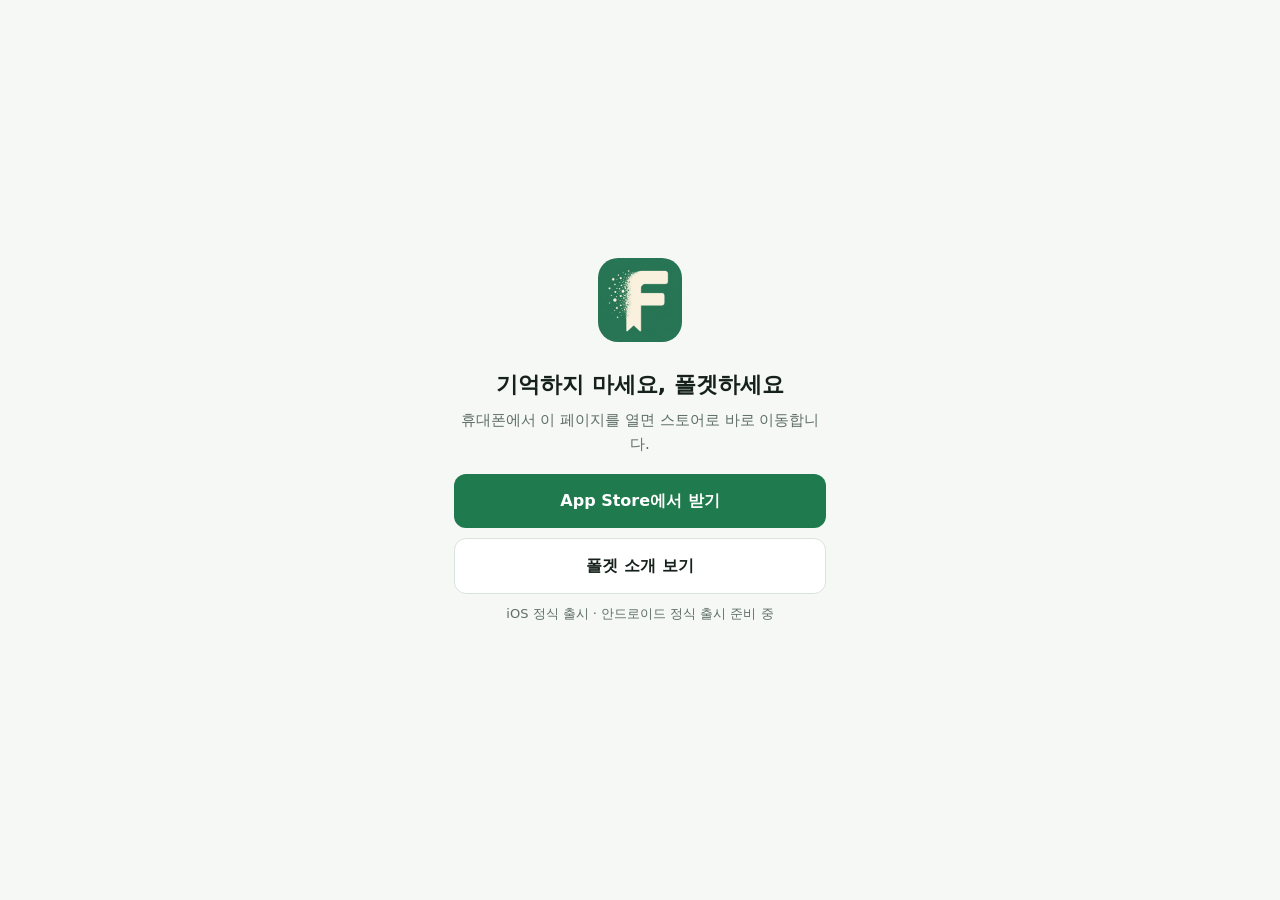
==== get/index.html @ 0cc145b2 "스마트 링크 /get: 기기별 스토어 이동 + 캠페인(c=) 방문 집계, 안드로이드 미출시 안내 Co-Authored-By: Claude Fable 5.1 <noreply@anth" ====
<!doctype html>
<html lang="ko">
<head>
  <meta charset="utf-8">
  <meta name="viewport" content="width=device-width, initial-scale=1">
  <title>폴겟 다운로드</title>
  <meta name="description" content="폴겟(Forget) 설치 링크 — 기기에 맞는 스토어로 이동합니다.">
  <meta name="robots" content="noindex">
  <link rel="icon" href="/assets/favicon-32.png">
  <link rel="apple-touch-icon" href="/assets/apple-touch-icon.png">
  <style>
    :root { --g: #1F7A4D; --ink: #16211B; --muted: #5F6E66; --bg: #F5F8F5; }
    * { box-sizing: border-box; }
    body { margin: 0; min-height: 100vh; display: grid; place-items: center; background: var(--bg); color: var(--ink);
      font-family: "Apple SD Gothic Neo", "Noto Sans KR", system-ui, sans-serif; line-height: 1.6; }
    main { text-align: center; padding: 32px 24px; max-width: 420px; }
    img.logo { width: 84px; height: 84px; border-radius: 20px; }
    h1 { font-size: 22px; margin: 18px 0 6px; }
    p { margin: 0 0 18px; color: var(--muted); font-size: 15px; }
    .btn { display: block; padding: 14px 18px; border-radius: 12px; background: var(--g); color: #fff; text-decoration: none; font-weight: 600; margin: 10px 0; }
    .btn.secondary { background: #fff; color: var(--ink); border: 1px solid #D9E3DD; }
    .small { font-size: 13px; }
    .hidden { display: none; }
  </style>
</head>
<body>
  <main>
    <img class="logo" src="/assets/forget-icon.png" alt="폴겟 로고" width="84" height="84">
    <h1>기억하지 마세요, 폴겟하세요</h1>
    <p id="msg">스토어로 이동합니다…</p>
    <a id="ios" class="btn" href="https://apps.apple.com/kr/app/id6793758380">App Store에서 받기</a>
    <a id="android" class="btn secondary hidden" href="/">안드로이드는 곧 출시됩니다 · 소개 보기</a>
    <a id="home" class="btn secondary hidden" href="/">폴겟 소개 보기</a>
    <p class="small">iOS 정식 출시 · 안드로이드 정식 출시 준비 중</p>
  </main>
  <script>
    (function () {
      var q = new URLSearchParams(location.search);
      var c = (q.get('c') || 'direct').toLowerCase().replace(/[^a-z0-9_-]/g, '').slice(0, 64) || 'direct';
      var ua = navigator.userAgent || '';
      var isIOS = /iPhone|iPad|iPod/i.test(ua) || (navigator.platform === 'MacIntel' && navigator.maxTouchPoints > 1);
      var isAndroid = /Android/i.test(ua);
      var platform = isIOS ? 'ios' : isAndroid ? 'android' : 'desktop';

      // App Store 캠페인 파라미터: pt(제공자 토큰)는 App Store Connect > 앱 분석 > 캠페인에서 발급 후 채운다.
      // pt 없이 ct만 보내면 애플이 무시하므로, 현재는 서버 집계(track-link)가 방문 출처를 담당한다.
      var APPLE_PT = '';
      var iosUrl = 'https://apps.apple.com/kr/app/id6793758380' + (APPLE_PT ? '?pt=' + APPLE_PT + '&ct=' + encodeURIComponent(c) + '&mt=8' : '');
      // 안드로이드 정식 출시 후: Play 링크 + referrer=utm_source%3Dforget_get%26utm_campaign%3D<c>
      var ANDROID_URL = '';

      // 방문 집계 (개인정보 없음: 캠페인·플랫폼·리퍼러 호스트만)
      try {
        fetch('https://gyxeysskppzdrikdtfju.supabase.co/functions/v1/track-link', {
          method: 'POST', keepalive: true, mode: 'cors',
          headers: { 'content-type': 'text/plain' },
          body: JSON.stringify({ c: c, p: platform, r: document.referrer || '' })
        }).catch(function () {});
      } catch (e) {}

      var ios = document.getElementById('ios'), android = document.getElementById('android'), home = document.getElementById('home'), msg = document.getElementById('msg');
      ios.href = iosUrl;
      if (isIOS) {
        setTimeout(function () { location.href = iosUrl; }, 400);
      } else if (isAndroid) {
        if (ANDROID_URL) { setTimeout(function () { location.href = ANDROID_URL; }, 400); }
        else { msg.textContent = '안드로이드 버전은 정식 출시를 준비하고 있어요. 출시되면 이 링크로 바로 설치할 수 있습니다.'; ios.classList.add('hidden'); android.classList.remove('hidden'); }
      } else {
        msg.textContent = '휴대폰에서 이 페이지를 열면 스토어로 바로 이동합니다.';
        home.classList.remove('hidden');
      }
    })();
  </script>
</body>
</html>
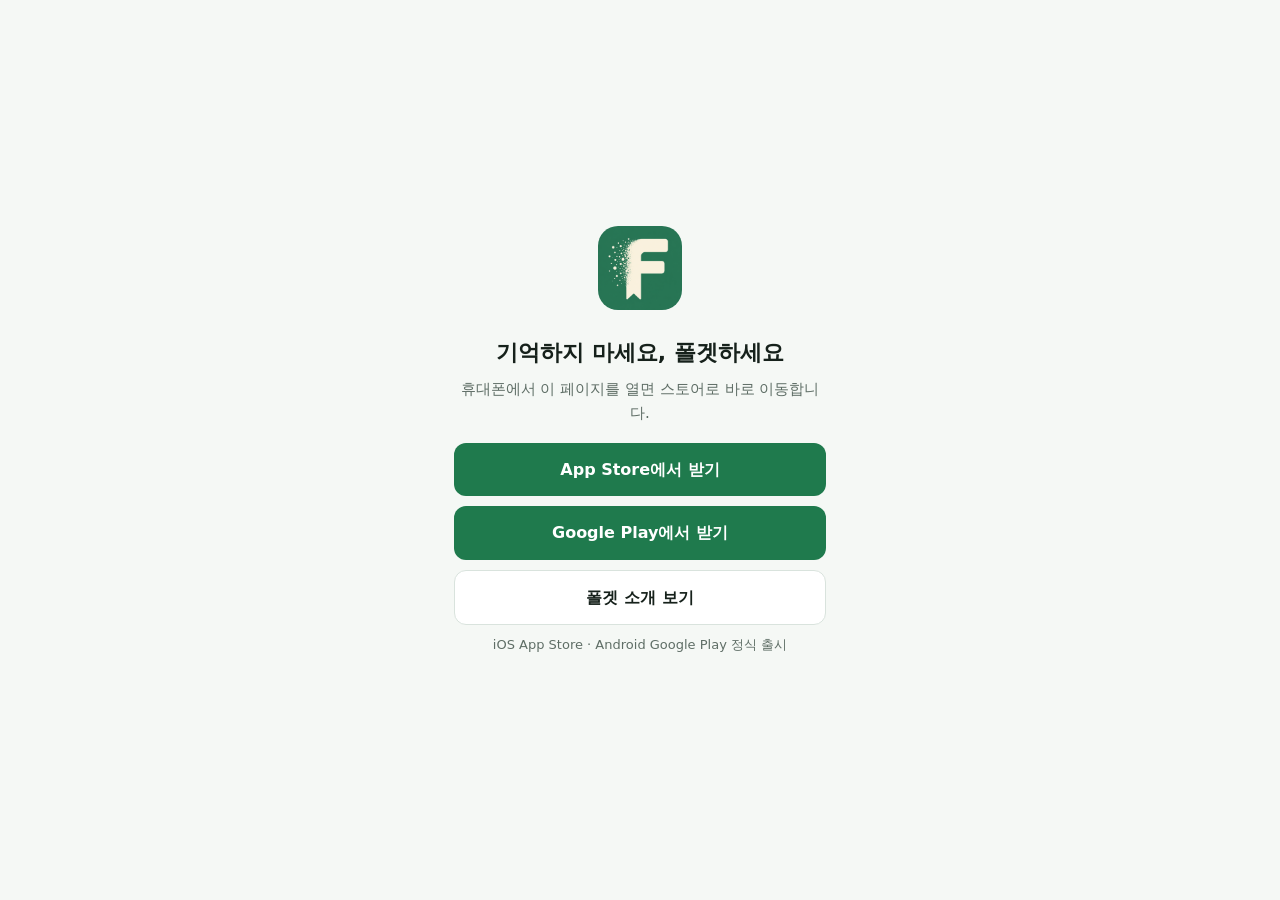
==== commit 3bee6d90: "안드로이드 Google Play 정식 출시 반영 — 스마트 링크·홈페이지·프로필 링크 페이지 2026-09-19 Google Play 프로덕션 출시 (1.2.1). - /get: " ====
--- a/get/index.html
+++ b/get/index.html
@@ -29,9 +29,9 @@
     <h1>기억하지 마세요, 폴겟하세요</h1>
     <p id="msg">스토어로 이동합니다…</p>
     <a id="ios" class="btn" href="https://apps.apple.com/kr/app/id6793758380">App Store에서 받기</a>
-    <a id="android" class="btn secondary hidden" href="/">안드로이드는 곧 출시됩니다 · 소개 보기</a>
+    <a id="android" class="btn hidden" href="https://play.google.com/store/apps/details?id=kr.forgetapp.forget">Google Play에서 받기</a>
     <a id="home" class="btn secondary hidden" href="/">폴겟 소개 보기</a>
-    <p class="small">iOS 정식 출시 · 안드로이드 정식 출시 준비 중</p>
+    <p class="small">iOS App Store · Android Google Play 정식 출시</p>
   </main>
   <script>
     (function () {
@@ -46,8 +46,9 @@
       // pt 없이 ct만 보내면 애플이 무시하므로, 현재는 서버 집계(track-link)가 방문 출처를 담당한다.
       var APPLE_PT = '';
       var iosUrl = 'https://apps.apple.com/kr/app/id6793758380' + (APPLE_PT ? '?pt=' + APPLE_PT + '&ct=' + encodeURIComponent(c) + '&mt=8' : '');
-      // 안드로이드 정식 출시 후: Play 링크 + referrer=utm_source%3Dforget_get%26utm_campaign%3D<c>
-      var ANDROID_URL = '';
+      // 안드로이드 정식 출시 (2026-09-19): Play 링크 + referrer UTM — Play Console 획득 보고서에서 캠페인별로 보인다
+      var ANDROID_URL = 'https://play.google.com/store/apps/details?id=kr.forgetapp.forget&referrer=' +
+        encodeURIComponent('utm_source=forget_get&utm_medium=smartlink&utm_campaign=' + c);
 
       // 방문 집계 (개인정보 없음: 캠페인·플랫폼·리퍼러 호스트만)
       try {
@@ -60,13 +61,15 @@
 
       var ios = document.getElementById('ios'), android = document.getElementById('android'), home = document.getElementById('home'), msg = document.getElementById('msg');
       ios.href = iosUrl;
+      android.href = ANDROID_URL;
       if (isIOS) {
         setTimeout(function () { location.href = iosUrl; }, 400);
       } else if (isAndroid) {
-        if (ANDROID_URL) { setTimeout(function () { location.href = ANDROID_URL; }, 400); }
-        else { msg.textContent = '안드로이드 버전은 정식 출시를 준비하고 있어요. 출시되면 이 링크로 바로 설치할 수 있습니다.'; ios.classList.add('hidden'); android.classList.remove('hidden'); }
+        ios.classList.add('hidden'); android.classList.remove('hidden');
+        setTimeout(function () { location.href = ANDROID_URL; }, 400);
       } else {
         msg.textContent = '휴대폰에서 이 페이지를 열면 스토어로 바로 이동합니다.';
+        android.classList.remove('hidden');
         home.classList.remove('hidden');
       }
     })();
